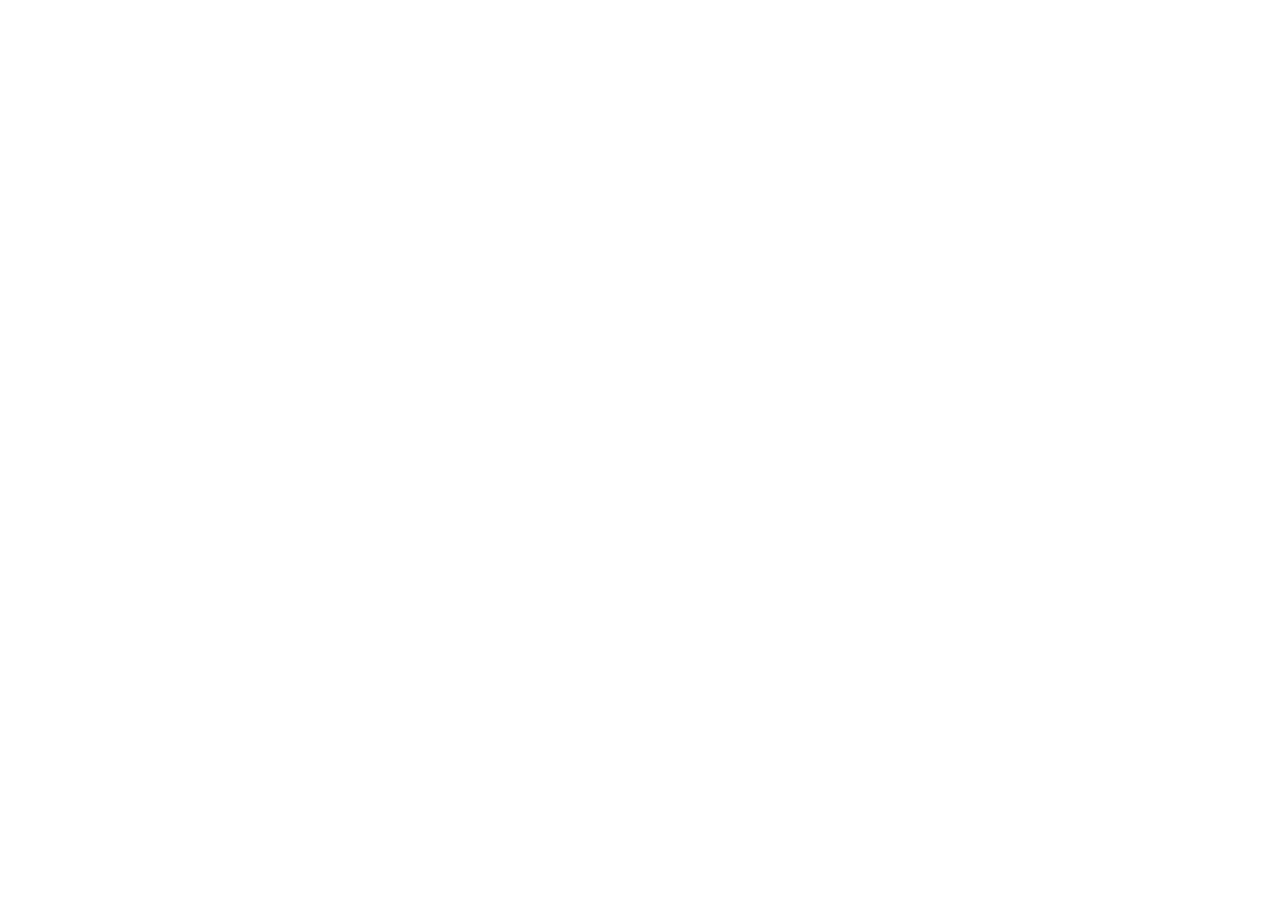
==== index.html @ c7d9667f "home page starter" ====
<!DOCTYPE html>
<html lang="en">
<head>
    <meta charset="UTF-8">
    <meta name="viewport" content="width=device-width, initial-scale=1.0">
    <title>My Web Page</title>
    <link rel="stylesheet" href="styles.css">
</head>
<body>
    <header>
        </header>

        </body>
        
</html>
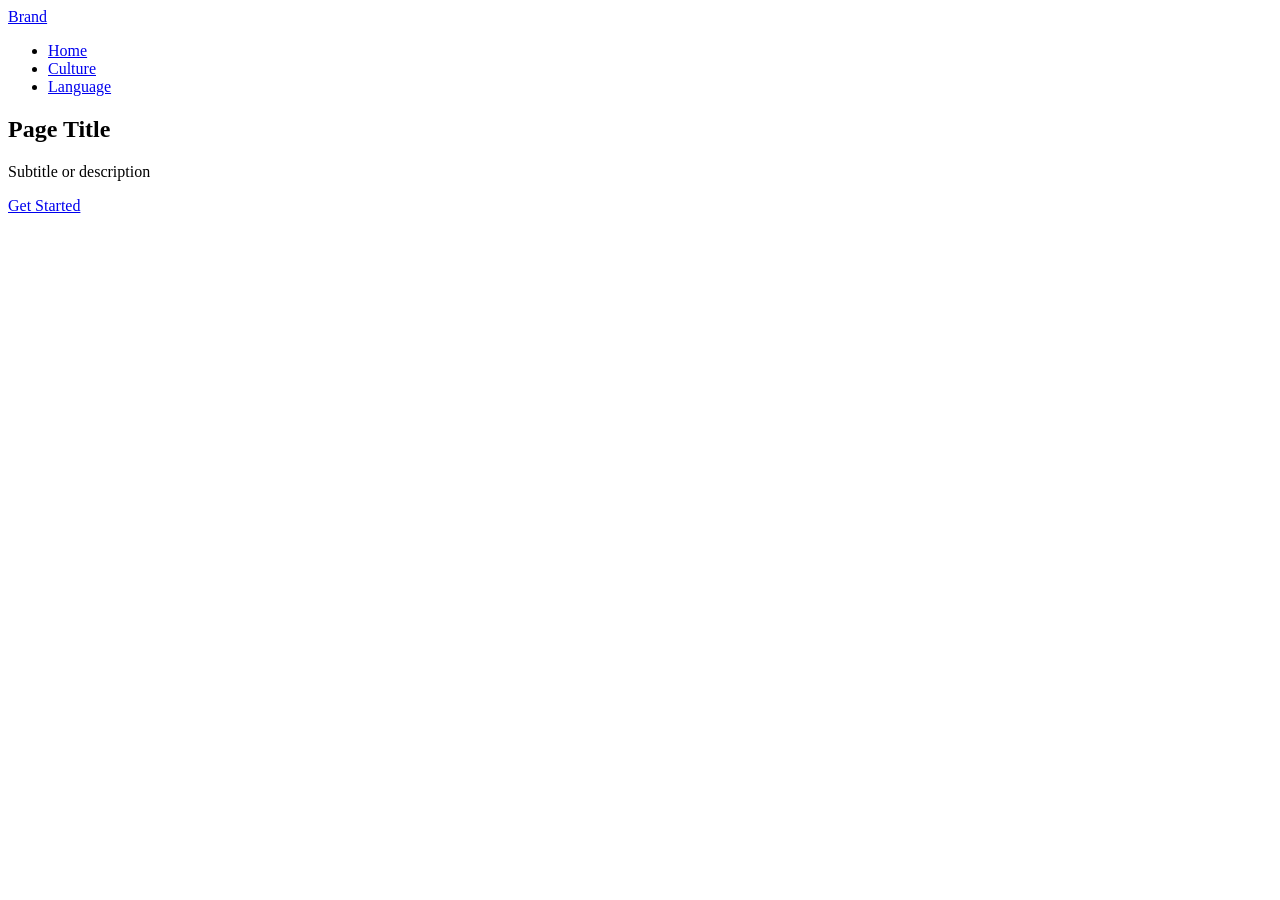
==== commit a07001b3: "more html html" ====
--- a/index.html
+++ b/index.html
@@ -3,13 +3,37 @@
 <head>
     <meta charset="UTF-8">
     <meta name="viewport" content="width=device-width, initial-scale=1.0">
-    <title>My Web Page</title>
+    <title>Lee Web page
+    </title>
     <link rel="stylesheet" href="styles.css">
 </head>
 <body>
     <header>
+<nav class="navbar">
+    <div class="nav-brand">
+        <a href="#">Brand</a>
+    </div>
+    <ul class="nav-links">
+        <li><a href="#">Home</a></li>
+        <li><a href="#">Culture</a></li>
+        <li><a href="#">Language</a></li>
+    </ul>
+</nav>
+
+<section class="hero" style="background-image: url('hero.jpg');">
+    <div class="hero-overlay">
+        <div class="hero-content">
+            <h1>Page Title</h1>
+            <p>Subtitle or description</p>
+            <a href="#" class="btn btn-primary">Get Started</a>
+        </div>
+    </div>
+</section>
         </header>
 
         </body>
         
+
+   <footer>
+     </footer>
 </html>
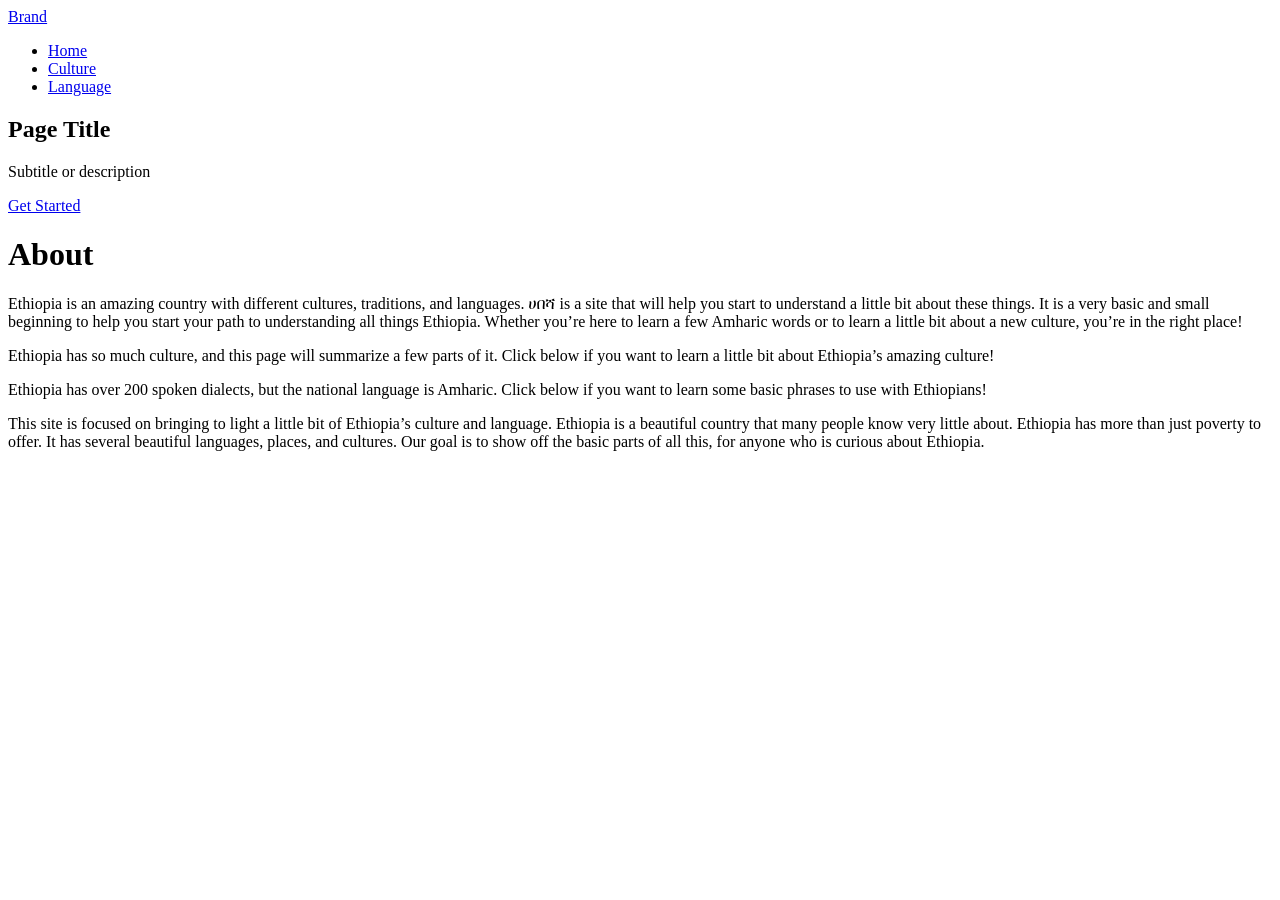
==== commit a5bed28e: "content pushed" ====
--- a/index.html
+++ b/index.html
@@ -1,3 +1,5 @@
+<!-- Home Page -->
+
 <!DOCTYPE html>
 <html lang="en">
 <head>
@@ -31,6 +33,38 @@
 </section>
         </header>
 
+<div>
+    <h1> About </h1>
+<p> Ethiopia is an amazing country with different cultures, traditions, and languages. ሀበሻ is a site that will help you start to understand a little bit about these things. It is a very basic and small beginning to help you start your path to understanding all things Ethiopia. 
+Whether you’re here to learn a few Amharic words or to learn a little bit about a new culture, you’re in the right place! 
+</p>
+</div>
+
+
+
+<div id="cultcard">
+    <p>
+        Ethiopia has so much culture, and this page will summarize a few parts of it. Click below if you want to learn a little bit about Ethiopia’s amazing culture! 
+    </p>
+
+</div>
+
+<div id="langcard">
+    <p>
+        Ethiopia has over 200 spoken dialects, but the national language is Amharic. Click below if you want to learn some basic phrases to use with Ethiopians! 
+    </p>
+
+</div>
+
+<div id="habeshacard">
+<p>This site is focused on bringing to light a little bit of Ethiopia’s culture and language. Ethiopia is a beautiful country that many people know very little about. Ethiopia has more than just poverty to offer. It has several beautiful languages, places, and cultures. Our goal is to show off the basic parts of all this, for anyone who is curious about Ethiopia. 
+    
+</p>
+</div>
+        <main>
+            
+        </main>
+
         </body>
         
 
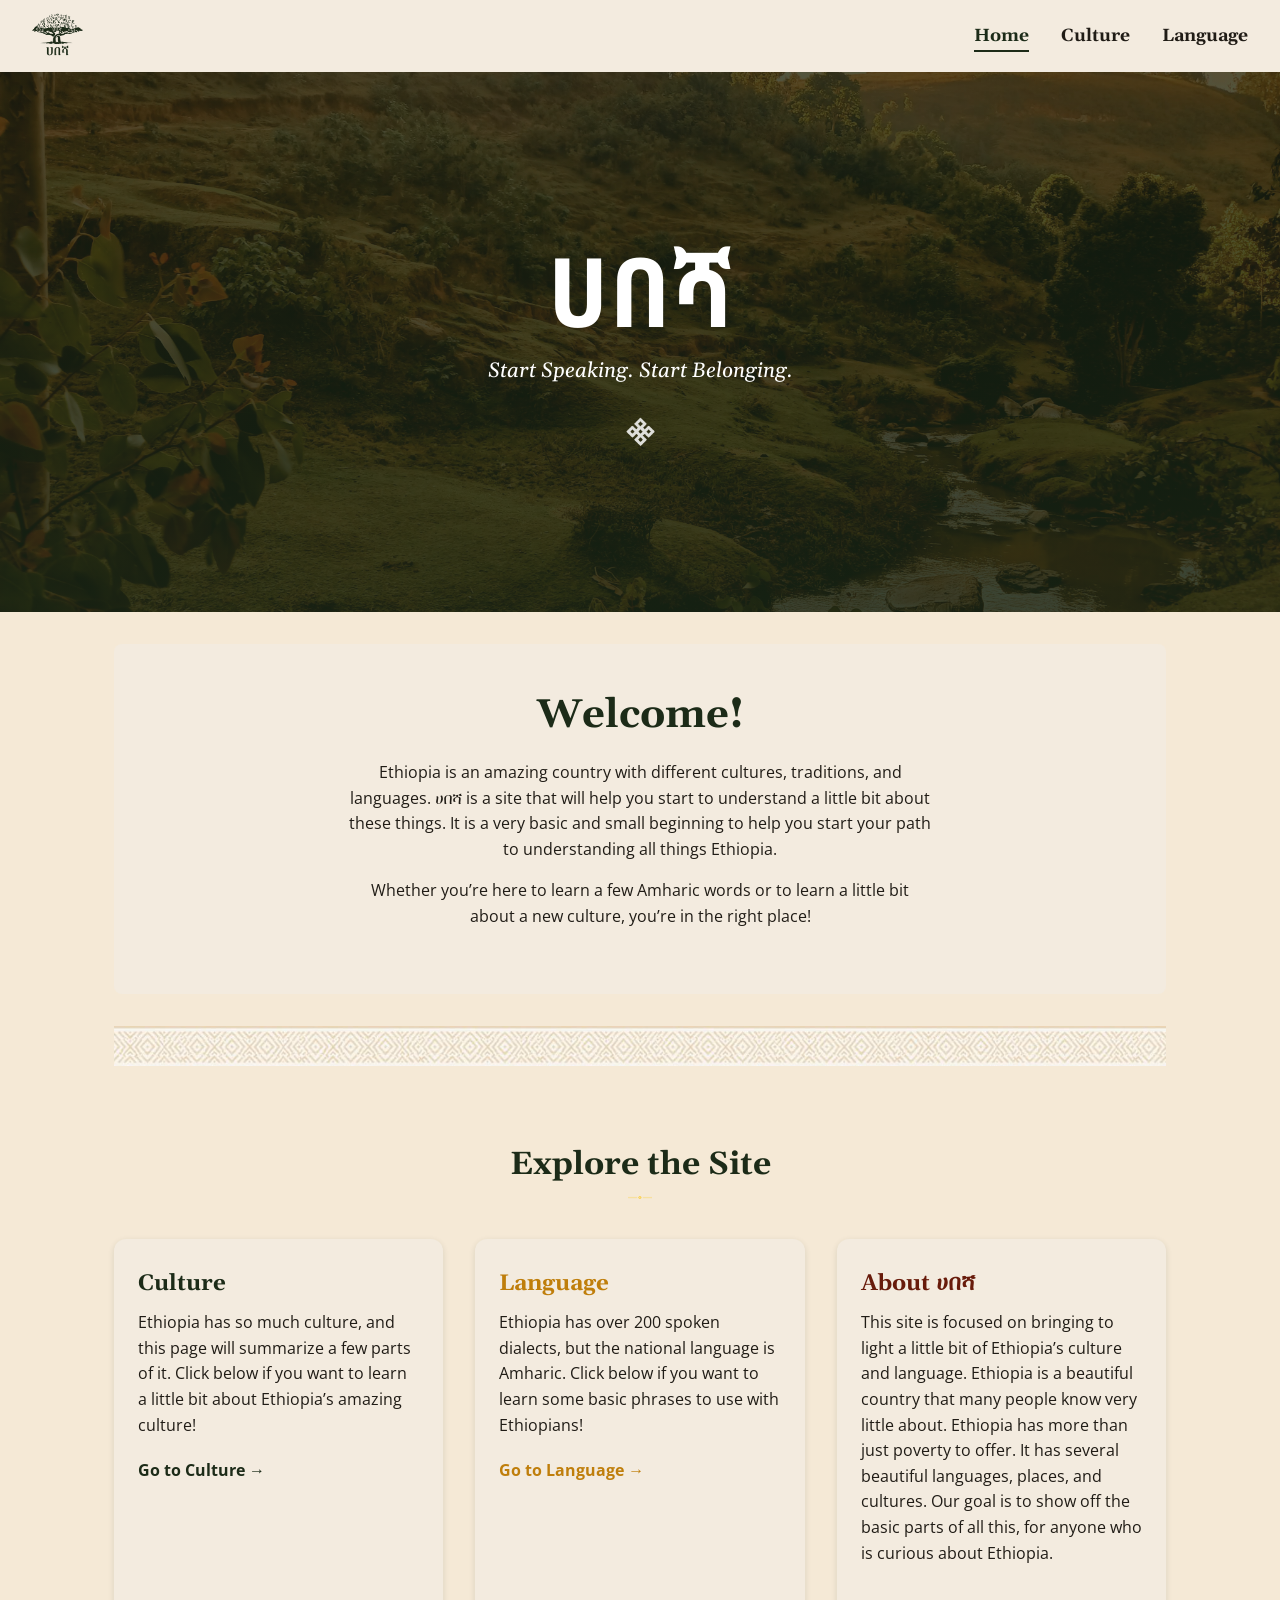
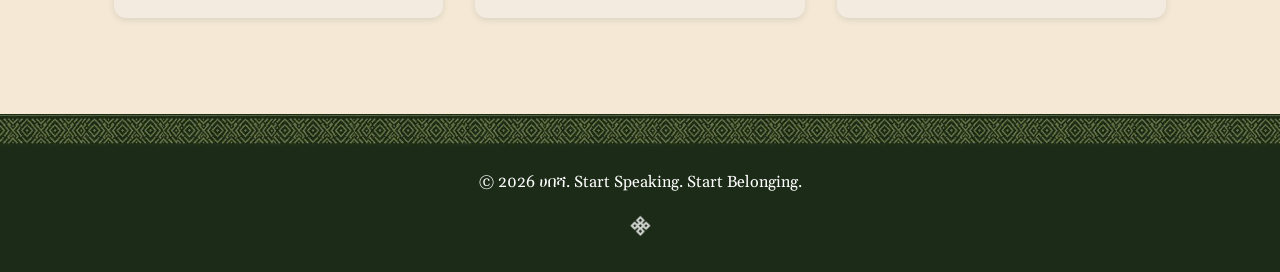
==== commit 309cac7f: "commit" ====
--- a/index.html
+++ b/index.html
@@ -5,69 +5,73 @@
 <head>
     <meta charset="UTF-8">
     <meta name="viewport" content="width=device-width, initial-scale=1.0">
-    <title>Lee Web page
-    </title>
+    <meta name="description" content="ⱨበሻ - Start Speaking. Start Belonging. Learn about Ethiopian culture and the Amharic language.">
+    <title>ሀበሻ | Home</title>
     <link rel="stylesheet" href="styles.css">
 </head>
 <body>
+
     <header>
-<nav class="navbar">
-    <div class="nav-brand">
-        <a href="#">Brand</a>
-    </div>
-    <ul class="nav-links">
-        <li><a href="#">Home</a></li>
-        <li><a href="#">Culture</a></li>
-        <li><a href="#">Language</a></li>
-    </ul>
-</nav>
+        <nav class="navbar">
+            <a href="index.html" class="nav-brand">
+                <img src="logo.png" alt="ሀበሻ logo">
+            </a>
+            <ul class="nav-links">
+                <li><a href="index.html" aria-current="page">Home</a></li>
+                <li><a href="page1.html">Culture</a></li>
+                <li><a href="page2.html">Language</a></li>
+            </ul>
+        </nav>
 
-<section class="hero" style="background-image: url('hero.jpg');">
-    <div class="hero-overlay">
-        <div class="hero-content">
-            <h1>Page Title</h1>
-            <p>Subtitle or description</p>
-            <a href="#" class="btn btn-primary">Get Started</a>
+        <section class="hero">
+            <img src="hero-imgs/1.jpg" alt="Ethiopian countryside at sunset" class="hero-image">
+            <div class="hero-content">
+                <h1 class="amharic">ሀበሻ</h1>
+                <p class="tagline">Start Speaking. Start Belonging.</p>
+                <img src="other/cross-icon.png" alt="" class="hero-icon">
+            </div>
+        </section>
+    </header>
+
+    <main>
+        <div class="welcome">
+            <h1>Welcome!</h1>
+            <p>Ethiopia is an amazing country with different cultures, traditions, and languages. ሀበሻ is a site that will help you start to understand a little bit about these things. It is a very basic and small beginning to help you start your path to understanding all things Ethiopia.</p>
+            <p>Whether you&rsquo;re here to learn a few Amharic words or to learn a little bit about a new culture, you&rsquo;re in the right place!</p>
         </div>
-    </div>
-</section>
-        </header>
 
-<div>
-    <h1> About </h1>
-<p> Ethiopia is an amazing country with different cultures, traditions, and languages. ሀበሻ is a site that will help you start to understand a little bit about these things. It is a very basic and small beginning to help you start your path to understanding all things Ethiopia. 
-Whether you’re here to learn a few Amharic words or to learn a little bit about a new culture, you’re in the right place! 
-</p>
-</div>
+        <img src="other/light-pattern.jpg" alt="" class="pattern-divider">
 
+        <section class="explore">
+            <h2>Explore the Site</h2>
+            <img src="other/break.png" alt="" class="section-divider">
 
+            <div class="cards">
+                <article class="card" id="cultcard">
+                    <h3>Culture</h3>
+                    <p>Ethiopia has so much culture, and this page will summarize a few parts of it. Click below if you want to learn a little bit about Ethiopia&rsquo;s amazing culture!</p>
+                    <a href="page1.html" class="card-link">Go to Culture &rarr;</a>
+                </article>
 
-<div id="cultcard">
-    <p>
-        Ethiopia has so much culture, and this page will summarize a few parts of it. Click below if you want to learn a little bit about Ethiopia’s amazing culture! 
-    </p>
+                <article class="card" id="langcard">
+                    <h3>Language</h3>
+                    <p>Ethiopia has over 200 spoken dialects, but the national language is Amharic. Click below if you want to learn some basic phrases to use with Ethiopians!</p>
+                    <a href="page2.html" class="card-link">Go to Language &rarr;</a>
+                </article>
 
-</div>
+                <article class="card" id="habeshacard">
+                    <h3>About ሀበሻ</h3>
+                    <p>This site is focused on bringing to light a little bit of Ethiopia&rsquo;s culture and language. Ethiopia is a beautiful country that many people know very little about. Ethiopia has more than just poverty to offer. It has several beautiful languages, places, and cultures. Our goal is to show off the basic parts of all this, for anyone who is curious about Ethiopia.</p>
+                </article>
+            </div>
+        </section>
+    </main>
 
-<div id="langcard">
-    <p>
-        Ethiopia has over 200 spoken dialects, but the national language is Amharic. Click below if you want to learn some basic phrases to use with Ethiopians! 
-    </p>
+    <footer>
+        <img src="other/green-pattern.jpg" alt="" class="pattern-divider">
+        <p>&copy; 2026 ሀበሻ. Start Speaking. Start Belonging.</p>
+        <img src="other/cross-icon.png" alt="" class="footer-icon">
+    </footer>
 
-</div>
-
-<div id="habeshacard">
-<p>This site is focused on bringing to light a little bit of Ethiopia’s culture and language. Ethiopia is a beautiful country that many people know very little about. Ethiopia has more than just poverty to offer. It has several beautiful languages, places, and cultures. Our goal is to show off the basic parts of all this, for anyone who is curious about Ethiopia. 
-    
-</p>
-</div>
-        <main>
-            
-        </main>
-
-        </body>
-        
-
-   <footer>
-     </footer>
+</body>
 </html>
--- a/styles.css
+++ b/styles.css
@@ -0,0 +1,410 @@
+@import url('https://fonts.googleapis.com/css2?family=Gelasio:ital,wght@0,400;0,700;1,400&family=Open+Sans:ital,wght@0,400;0,600;0,700;1,400&family=Noto+Sans+Ethiopic:wght@400;600;700&display=swap');
+
+/* ---------- Variables ---------- */
+:root {
+    --color-content-bg: #F3EBDF;
+    --color-bg: #F5E9D6;
+    --color-green: #1C2B18;
+    --color-red: #681B0B;
+    --color-gold: #BF7E0B;
+    --color-black: #201c16;
+    --color-white: #FFFFFF;
+
+    --font-heading: 'Charis SIL', 'Gelasio', Georgia, serif;
+    --font-body: 'Open Sans', Arial, sans-serif;
+    --font-amharic: 'Abyssinica SIL', 'Noto Sans Ethiopic', 'Nyala', 'Kefa', serif;
+}
+
+/* ---------- Reset & base ---------- */
+* {
+    box-sizing: border-box;
+    margin: 0;
+    padding: 0;
+}
+
+html {
+    scroll-behavior: smooth;
+}
+
+body {
+    background-color: var(--color-bg);
+    color: var(--color-black);
+    font-family: var(--font-body);
+    line-height: 1.6;
+}
+
+img {
+    max-width: 100%;
+    display: block;
+}
+
+a {
+    color: inherit;
+    text-decoration: none;
+}
+
+h1, h2, h3, h4 {
+    font-family: var(--font-heading);
+    line-height: 1.2;
+}
+
+.sr-only {
+    position: absolute;
+    width: 1px;
+    height: 1px;
+    overflow: hidden;
+    clip: rect(0, 0, 0, 0);
+    white-space: nowrap;
+}
+
+.amharic,
+.amharic td,
+td.amharic {
+    font-family: var(--font-amharic);
+}
+
+/* ---------- Header & nav ---------- */
+header {
+    background-color: var(--color-green);
+}
+
+.navbar {
+    display: flex;
+    align-items: center;
+    justify-content: space-between;
+    background-color: var(--color-content-bg);
+    padding: 0.75rem 2rem;
+    flex-wrap: wrap;
+    gap: 0.75rem;
+}
+
+.nav-brand img {
+    height: 3rem;
+}
+
+.nav-links {
+    display: flex;
+    list-style: none;
+    gap: 2rem;
+}
+
+.nav-links a {
+    font-family: var(--font-heading);
+    font-weight: 700;
+    font-size: 1.1rem;
+    color: var(--color-black);
+    padding-bottom: 0.2rem;
+    border-bottom: 2px solid transparent;
+    transition: border-color 0.2s ease, color 0.2s ease, font-size 0.2s ease;
+}
+
+.nav-links a:hover,
+.nav-links a:focus-visible {
+    border-bottom-color: var(--color-green);
+    font-size: 1.2rem;
+}
+
+.nav-links a[aria-current="page"] {
+    color: var(--color-green);
+    border-bottom-color: var(--color-green);
+}
+
+/* ---------- Hero ---------- */
+.hero {
+    position: relative;
+    min-height: 60vh;
+    display: flex;
+    align-items: center;
+    justify-content: center;
+    overflow: hidden;
+}
+
+.hero-image {
+    position: absolute;
+    inset: 0;
+    width: 100%;
+    height: 100%;
+    object-fit: cover;
+}
+
+.hero::after {
+    content: "";
+    position: absolute;
+    inset: 0;
+    background: linear-gradient(rgba(28, 43, 24, 0.55), rgba(28, 43, 24, 0.75));
+}
+
+.hero-content {
+    position: relative;
+    z-index: 1;
+    text-align: center;
+    color: var(--color-white);
+    padding: 3rem 1rem;
+}
+
+.hero-content .amharic {
+    font-size: clamp(3rem, 10vw, 6rem);
+    font-weight: 700;
+}
+
+.hero-content .tagline {
+    font-family: var(--font-heading);
+    font-style: italic;
+    font-size: 1.3rem;
+    margin-top: 0.5rem;
+}
+
+.hero-icon {
+    width: 2.5rem;
+    margin: 1.5rem auto 0;
+    filter: brightness(0) invert(1);
+    opacity: 0.85;
+}
+
+/* ---------- Main layout ---------- */
+main {
+    max-width: 1100px;
+    margin: 0 auto;
+    padding: 0 1.5rem;
+}
+
+.welcome,
+.page-intro {
+    background-color: var(--color-content-bg);
+    text-align: center;
+    padding: 3rem 2rem;
+    border-radius: 0.5rem;
+    margin-top: 2rem;
+}
+
+.welcome h1,
+.page-intro h1 {
+    color: var(--color-green);
+    font-size: 2.5rem;
+    margin-bottom: 1.25rem;
+}
+
+.welcome p,
+.page-intro p {
+    max-width: 65ch;
+    margin: 0 auto 1rem;
+}
+
+.pattern-divider {
+    width: 100%;
+    height: 2.5rem;
+    object-fit: cover;
+    margin: 2rem 0;
+}
+
+/* ---------- Explore cards (home) ---------- */
+.explore {
+    text-align: center;
+    padding: 3rem 0;
+}
+
+.explore h2 {
+    color: var(--color-green);
+    font-size: 2rem;
+}
+
+.section-divider {
+    width: 1.5rem;
+    margin: 0.75rem auto 2.5rem;
+}
+
+.cards {
+    display: grid;
+    grid-template-columns: repeat(auto-fit, minmax(240px, 1fr));
+    gap: 2rem;
+}
+
+.card {
+    background-color: var(--color-content-bg);
+    border-radius: 0.75rem;
+    padding: 2rem 1.5rem;
+    text-align: left;
+    box-shadow: 0 2px 6px rgba(28, 43, 24, 0.12);
+    transition: transform 0.25s ease, box-shadow 0.25s ease;
+}
+
+.card:hover {
+    transform: scale(1.04);
+    box-shadow: 0 8px 20px rgba(28, 43, 24, 0.2);
+}
+
+.card h3 {
+    font-size: 1.4rem;
+    margin-bottom: 0.75rem;
+}
+
+.card p {
+    margin-bottom: 1.25rem;
+}
+
+#cultcard h3,
+#cultcard .card-link {
+    color: var(--color-green);
+}
+
+#langcard h3,
+#langcard .card-link {
+    color: var(--color-gold);
+}
+
+#habeshacard h3 {
+    color: var(--color-red);
+}
+
+.card-link {
+    font-weight: 700;
+    border-bottom: 2px solid transparent;
+}
+
+.card-link:hover,
+.card-link:focus-visible {
+    border-bottom-color: currentColor;
+}
+
+/* ---------- Culture grid ---------- */
+#culture-grid {
+    display: grid;
+    grid-template-columns: repeat(3, 1fr);
+    gap: 2.5rem 2rem;
+    padding: 2.5rem 0 3rem;
+}
+
+.culture-block h3 {
+    color: var(--color-green);
+    font-size: 1.3rem;
+    margin: 1rem 0 0.5rem;
+}
+
+.culture-block img {
+    width: 100%;
+    aspect-ratio: 4 / 3;
+    object-fit: cover;
+    border-radius: 0.5rem;
+}
+
+/* ---------- Language page ---------- */
+#amharictble {
+    text-align: center;
+    padding: 3rem 0;
+}
+
+#amharictble h2 {
+    color: var(--color-green);
+    font-size: 2rem;
+}
+
+table {
+    width: 100%;
+    border-collapse: collapse;
+    margin-top: 1rem;
+    text-align: left;
+    background-color: var(--color-content-bg);
+    border-radius: 0.5rem;
+    overflow: hidden;
+}
+
+thead th {
+    background-color: var(--color-green);
+    color: var(--color-white);
+    font-family: var(--font-heading);
+    padding: 0.85rem 1.25rem;
+}
+
+tbody td {
+    padding: 0.75rem 1.25rem;
+    border-bottom: 1px solid var(--color-bg);
+}
+
+tbody tr:nth-child(even) {
+    background-color: var(--color-bg);
+}
+
+.page-outro {
+    max-width: 70ch;
+    margin: 0 auto;
+    padding-bottom: 3rem;
+}
+
+.page-outro a {
+    color: var(--color-gold);
+    font-weight: 700;
+    border-bottom: 2px solid var(--color-gold);
+}
+
+.page-outro a:hover,
+.page-outro a:focus-visible {
+    color: var(--color-red);
+    border-bottom-color: var(--color-red);
+}
+
+/* ---------- Footer ---------- */
+footer {
+    background-color: var(--color-green);
+    color: var(--color-white);
+    text-align: center;
+    margin-top: 3rem;
+    padding-bottom: 2rem;
+}
+
+footer .pattern-divider {
+    margin: 0 0 1.5rem;
+    height: 2rem;
+}
+
+footer p {
+    font-family: var(--font-heading);
+}
+
+.footer-icon {
+    width: 1.75rem;
+    margin: 1rem auto 0;
+    filter: brightness(0) invert(1);
+    opacity: 0.8;
+}
+
+/* ---------- Responsive ---------- */
+@media (max-width: 720px) {
+    .navbar {
+        justify-content: center;
+        text-align: center;
+    }
+
+    .nav-links {
+        gap: 1.25rem;
+    }
+
+    #culture-grid {
+        grid-template-columns: 1fr;
+    }
+
+    table, thead, tbody, th, td, tr {
+        display: block;
+    }
+
+    thead {
+        display: none;
+    }
+
+    tbody tr {
+        margin-bottom: 1rem;
+        border-radius: 0.5rem;
+        overflow: hidden;
+    }
+
+    tbody td {
+        display: flex;
+        justify-content: space-between;
+        gap: 1rem;
+    }
+
+    tbody td::before {
+        content: attr(data-label);
+        font-weight: 700;
+        color: var(--color-green);
+    }
+}
